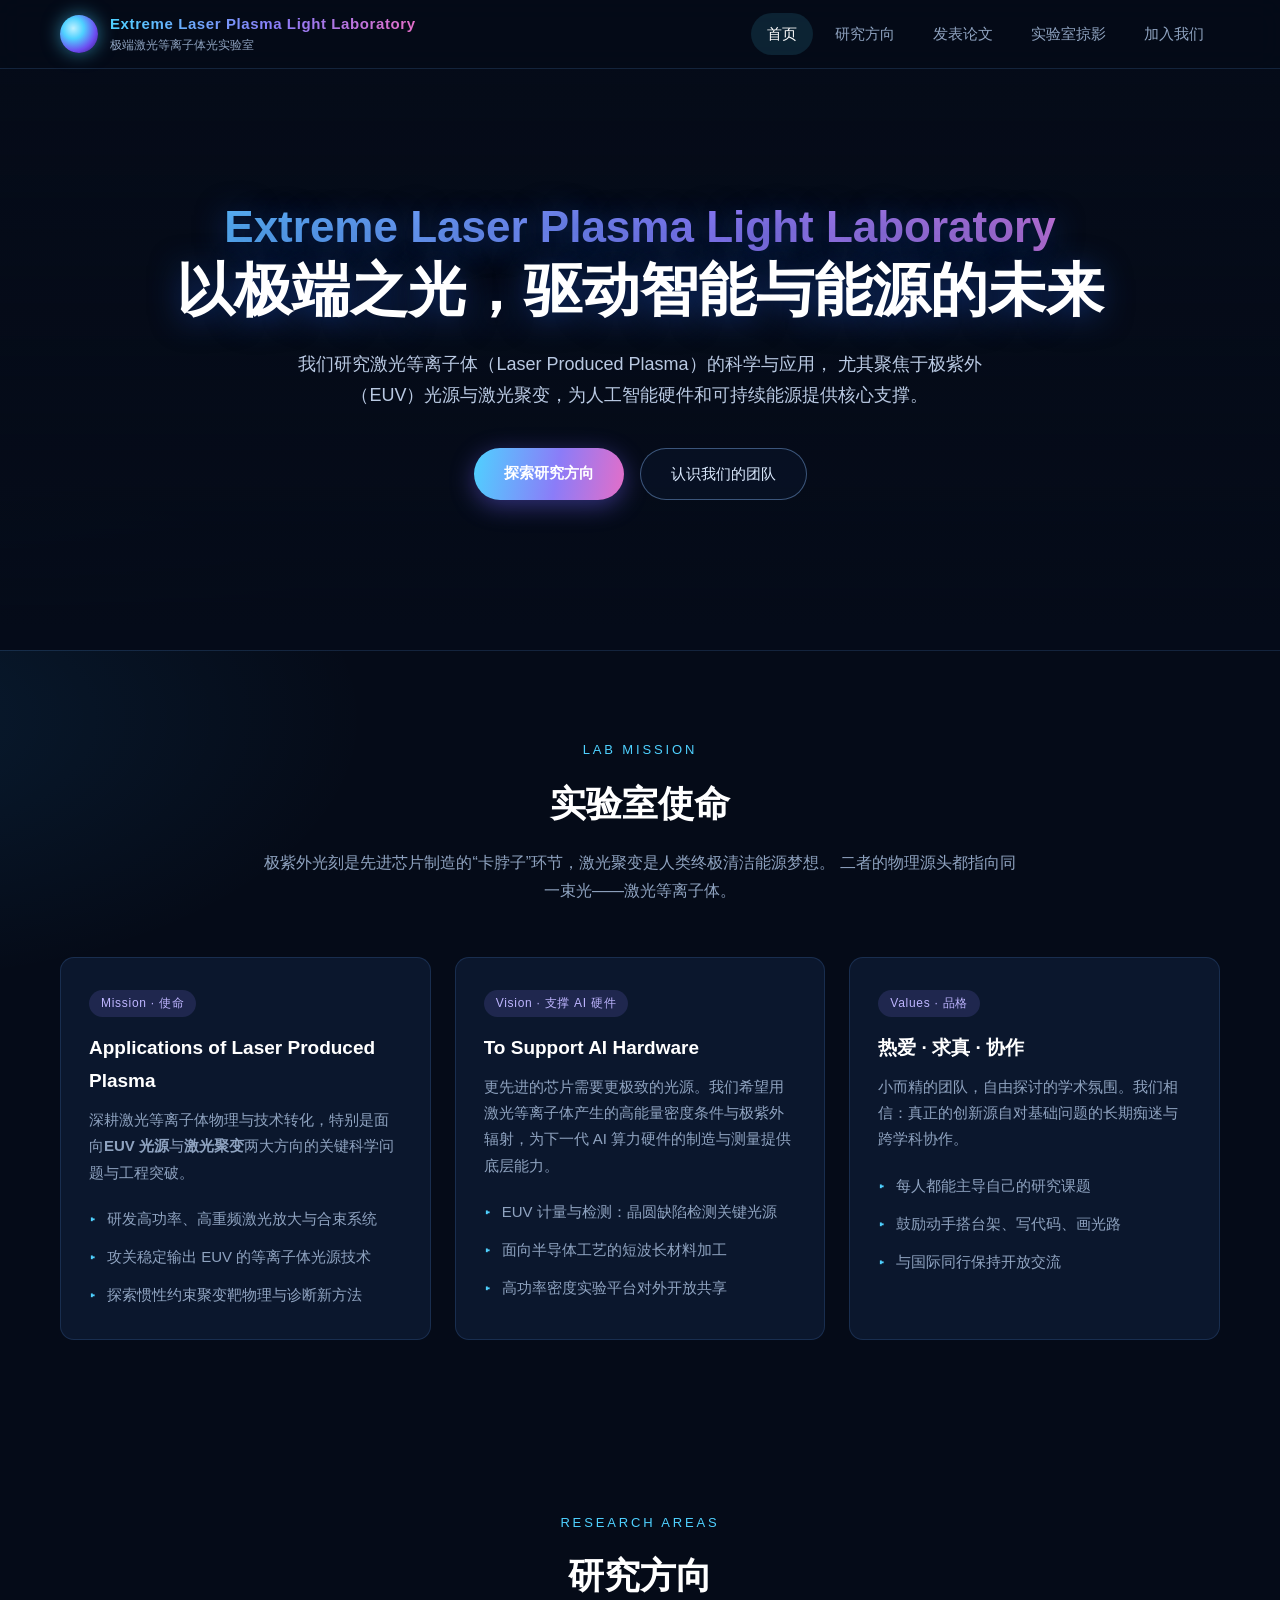
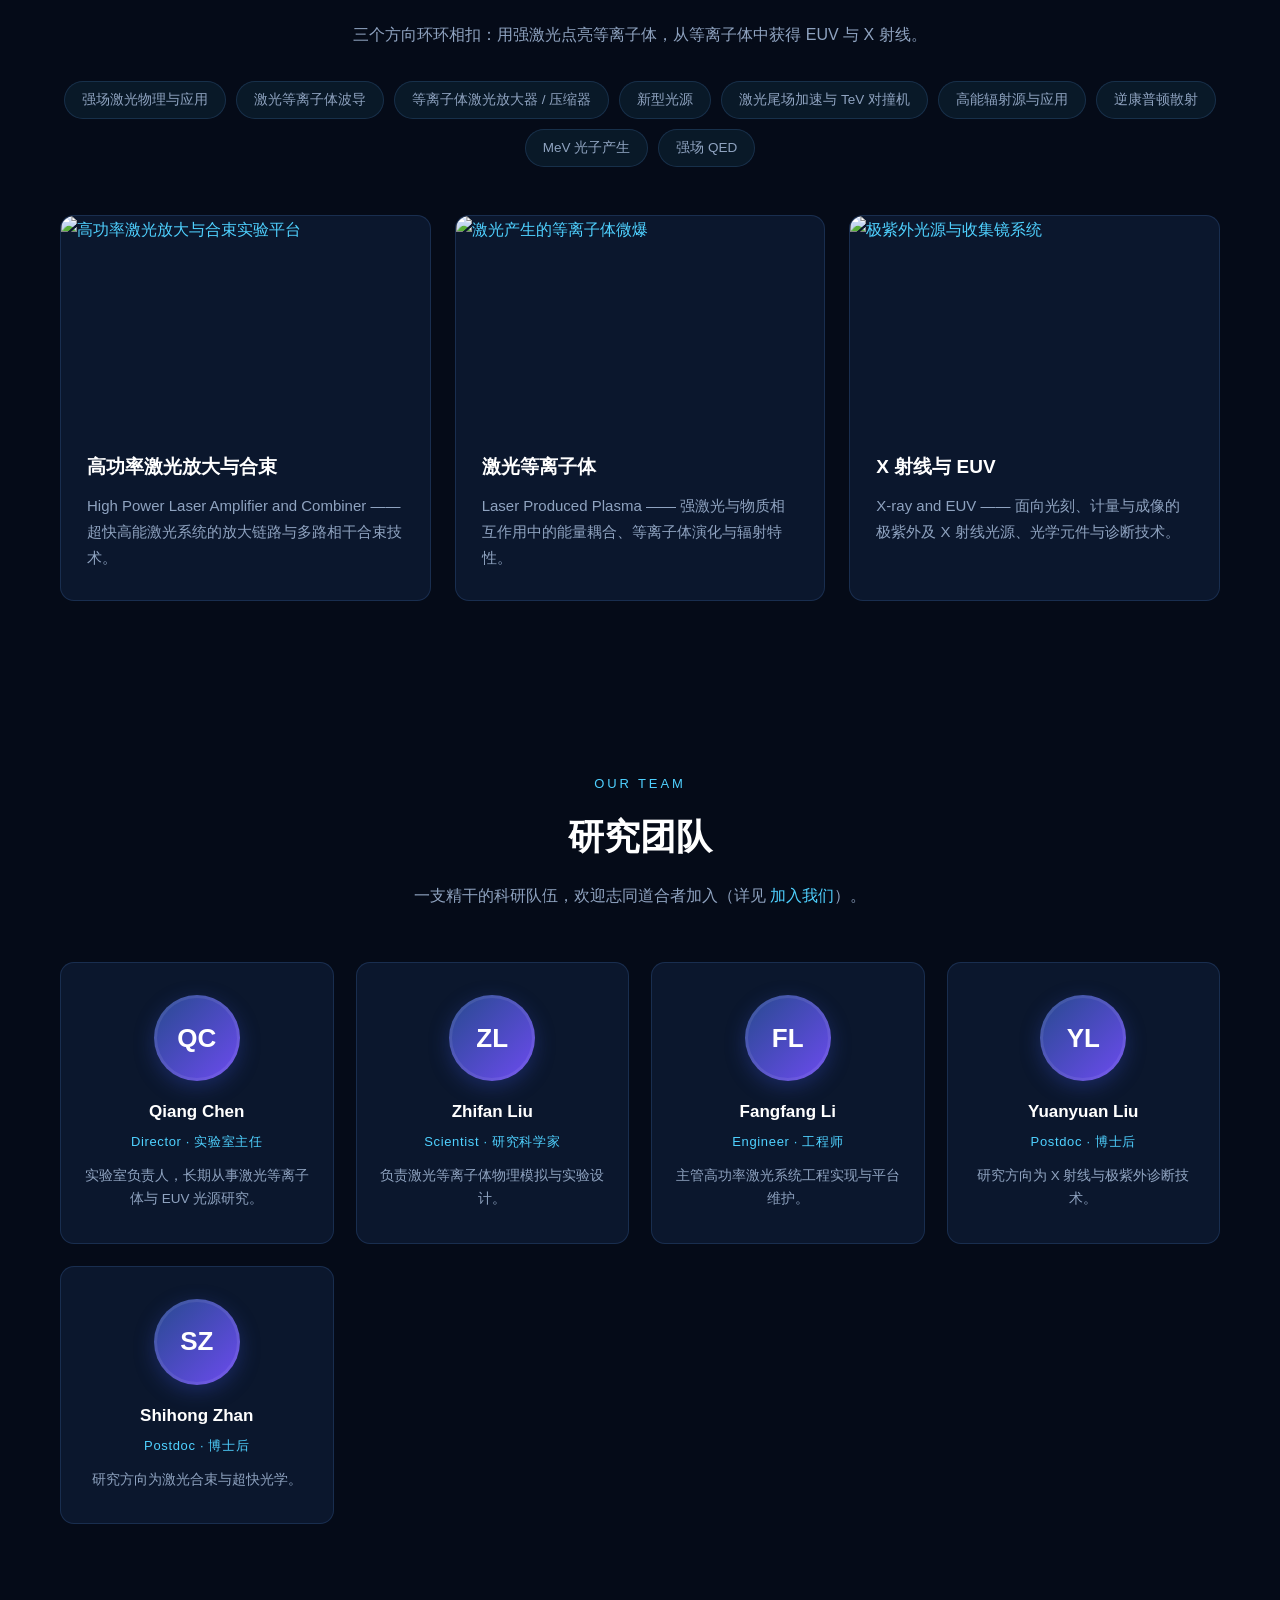
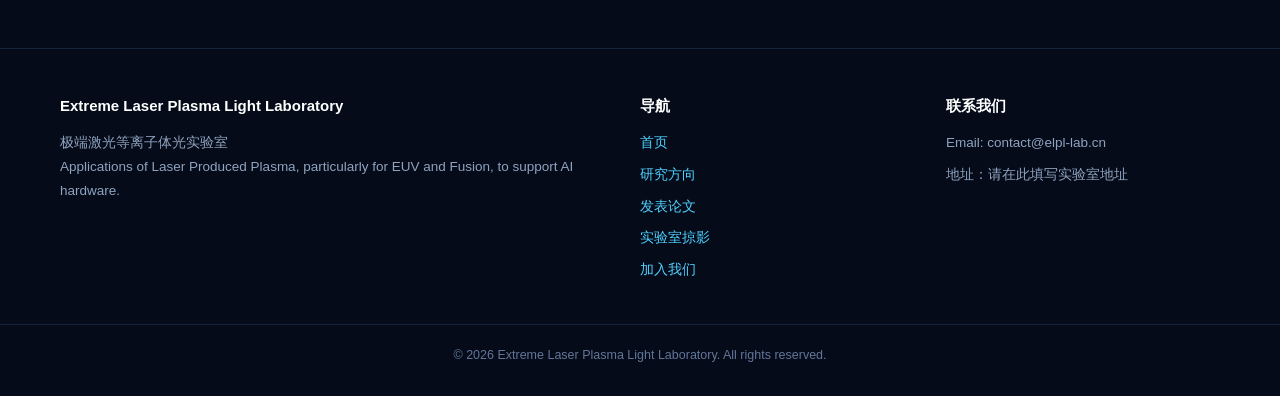
==== index.html @ c2fb74e7 "Initial commit: Extreme Laser Plasma Light Laboratory site and personal homepage" ====
<!DOCTYPE html>
<html lang="zh-CN">
<head>
  <meta charset="UTF-8" />
  <meta name="viewport" content="width=device-width, initial-scale=1.0" />
  <title>Extreme Laser Plasma Light Laboratory | 极端激光等离子体光实验室</title>
  <meta name="description" content="Extreme Laser Plasma Light Laboratory 致力于激光等离子体技术的应用研究，聚焦 EUV 光源与聚变能源，支撑 AI 硬件发展。" />
  <link rel="icon" href="data:image/svg+xml,%3Csvg xmlns='http://www.w3.org/2000/svg' viewBox='0 0 100 100'%3E%3Ccircle cx='50' cy='50' r='42' fill='%232a1360'/%3E%3Ccircle cx='50' cy='50' r='20' fill='%234fd1ff'/%3E%3C/svg%3E" />
  <link rel="stylesheet" href="css/style.css" />
</head>
<body>

  <!-- ================= 导航 ================= -->
  <header class="site-header">
    <div class="wrap nav-bar">
      <a class="logo" href="index.html">
        <span class="logo-mark"></span>
        <span class="logo-text">
          <span class="en">Extreme Laser Plasma Light Laboratory</span><br />
          <span class="zh">极端激光等离子体光实验室</span>
        </span>
      </a>
      <button class="nav-toggle" aria-label="打开菜单"><span></span><span></span><span></span></button>
      <nav class="main-nav">
        <ul>
          <li><a href="index.html" class="active">首页</a></li>
          <li><a href="research.html">研究方向</a></li>
          <li><a href="publications.html">发表论文</a></li>
          <li><a href="gallery.html">实验室掠影</a></li>
          <li><a href="career.html">加入我们</a></li>
        </ul>
      </nav>
    </div>
  </header>

  <!-- ================= Hero ================= -->
  <section class="hero">
    <div class="wrap hero-inner">
      <h1>
        <span class="en">Extreme Laser Plasma Light Laboratory</span>
        以极端之光，驱动智能与能源的未来
      </h1>
      <p class="sub">
        我们研究激光等离子体（Laser Produced Plasma）的科学与应用，
        尤其聚焦于极紫外（EUV）光源与激光聚变，为人工智能硬件和可持续能源提供核心支撑。
      </p>
      <div class="hero-actions">
        <a href="research.html" class="btn btn-primary">探索研究方向</a>
        <a href="#team" class="btn btn-ghost">认识我们的团队</a>
      </div>
    </div>
  </section>

  <!-- ================= Lab Mission ================= -->
  <section class="block" id="mission">
    <div class="wrap">
      <div class="section-head reveal">
        <span class="kicker">Lab Mission</span>
        <h2>实验室使命</h2>
        <p class="desc">
          极紫外光刻是先进芯片制造的“卡脖子”环节，激光聚变是人类终极清洁能源梦想。
          二者的物理源头都指向同一束光——激光等离子体。
        </p>
      </div>
      <div class="card-grid">
        <div class="card reveal">
          <span class="tagline">Mission · 使命</span>
          <h3>Applications of Laser Produced Plasma</h3>
          <p>深耕激光等离子体物理与技术转化，特别是面向<strong>EUV 光源</strong>与<strong>激光聚变</strong>两大方向的关键科学问题与工程突破。</p>
          <ul class="mission-points">
            <li>研发高功率、高重频激光放大与合束系统</li>
            <li>攻关稳定输出 EUV 的等离子体光源技术</li>
            <li>探索惯性约束聚变靶物理与诊断新方法</li>
          </ul>
        </div>
        <div class="card reveal">
          <span class="tagline">Vision · 支撑 AI 硬件</span>
          <h3>To Support AI Hardware</h3>
          <p>更先进的芯片需要更极致的光源。我们希望用激光等离子体产生的高能量密度条件与极紫外辐射，为下一代 AI 算力硬件的制造与测量提供底层能力。</p>
          <ul class="mission-points">
            <li>EUV 计量与检测：晶圆缺陷检测关键光源</li>
            <li>面向半导体工艺的短波长材料加工</li>
            <li>高功率密度实验平台对外开放共享</li>
          </ul>
        </div>
        <div class="card reveal">
          <span class="tagline">Values · 品格</span>
          <h3>热爱 · 求真 · 协作</h3>
          <p>小而精的团队，自由探讨的学术氛围。我们相信：真正的创新源自对基础问题的长期痴迷与跨学科协作。</p>
          <ul class="mission-points">
            <li>每人都能主导自己的研究课题</li>
            <li>鼓励动手搭台架、写代码、画光路</li>
            <li>与国际同行保持开放交流</li>
          </ul>
        </div>
      </div>
    </div>
  </section>

  <!-- ================= 研究方向概览 ================= -->
  <section class="block" id="research-overview">
    <div class="wrap">
      <div class="section-head reveal">
        <span class="kicker">Research Areas</span>
        <h2>研究方向</h2>
        <p class="desc">三个方向环环相扣：用强激光点亮等离子体，从等离子体中获得 EUV 与 X 射线。</p>
      </div>
      <ul class="interest-tags reveal">
        <li>强场激光物理与应用</li>
        <li>激光等离子体波导</li>
        <li>等离子体激光放大器 / 压缩器</li>
        <li>新型光源</li>
        <li>激光尾场加速与 TeV 对撞机</li>
        <li>高能辐射源与应用</li>
        <li>逆康普顿散射</li>
        <li>MeV 光子产生</li>
        <li>强场 QED</li>
      </ul>
      <div class="card-grid">
        <a class="card research-img-card reveal" href="research.html#laser-amplifier">
          <img src="https://trae-api-cn.mchost.guru/api/ide/v1/text_to_image?prompt=rows%20of%20laser%20amplifier%20crystals%20and%20pump%20diode%20modules%20on%20an%20optical%20table%2C%20precise%20red%20and%20green%20alignment%20beams%20crossing%20the%20setup%2C%20dark%20lab%2C%20macro%20photography%2C%20high%20detail&image_size=square_hd"
               alt="高功率激光放大与合束实验平台" loading="lazy" />
          <div class="body">
            <h3>高功率激光放大与合束</h3>
            <p>High Power Laser Amplifier and Combiner —— 超快高能激光系统的放大链路与多路相干合束技术。</p>
          </div>
        </a>
        <a class="card research-img-card reveal" href="research.html#lpp">
          <img src="https://trae-api-cn.mchost.guru/api/ide/v1/text_to_image?prompt=a%20tiny%20droplet%20of%20molten%20metal%20struck%20by%20an%20intense%20laser%20pulse%2C%20creating%20a%20microscopic%20plasma%20burst%20with%20brilliant%20violet%20blue%20light%2C%20macro%20scientific%20photography%2C%20black%20background&image_size=square_hd"
               alt="激光产生的等离子体微爆" loading="lazy" />
          <div class="body">
            <h3>激光等离子体</h3>
            <p>Laser Produced Plasma —— 强激光与物质相互作用中的能量耦合、等离子体演化与辐射特性。</p>
          </div>
        </a>
        <a class="card research-img-card reveal" href="research.html#xray-euv">
          <img src="https://trae-api-cn.mchost.guru/api/ide/v1/text_to_image?prompt=extreme%20ultraviolet%20light%20source%20module%20with%20a%20large%20collector%20mirror%2C%20invisible%20UV%20beam%20visualized%20as%20violet%20glow%20converging%20into%20one%20point%2C%20precision%20engineering%2C%20vacuum%20chamber%2C%20photorealistic&image_size=square_hd"
               alt="极紫外光源与收集镜系统" loading="lazy" />
          <div class="body">
            <h3>X 射线与 EUV</h3>
            <p>X-ray and EUV —— 面向光刻、计量与成像的极紫外及 X 射线光源、光学元件与诊断技术。</p>
          </div>
        </a>
      </div>
    </div>
  </section>

  <!-- ================= 团队 ================= -->
  <section class="block" id="team">
    <div class="wrap">
      <div class="section-head reveal">
        <span class="kicker">Our Team</span>
        <h2>研究团队</h2>
        <p class="desc">一支精干的科研队伍，欢迎志同道合者加入（详见 <a href="career.html">加入我们</a>）。</p>
      </div>
      <div class="team-grid">
        <div class="member reveal">
          <div class="avatar">QC</div>
          <h3>Qiang Chen</h3>
          <div class="role">Director · 实验室主任</div>
          <p class="bio">实验室负责人，长期从事激光等离子体与 EUV 光源研究。</p>
        </div>
        <div class="member reveal">
          <div class="avatar">ZL</div>
          <h3>Zhifan Liu</h3>
          <div class="role">Scientist · 研究科学家</div>
          <p class="bio">负责激光等离子体物理模拟与实验设计。</p>
        </div>
        <div class="member reveal">
          <div class="avatar">FL</div>
          <h3>Fangfang Li</h3>
          <div class="role">Engineer · 工程师</div>
          <p class="bio">主管高功率激光系统工程实现与平台维护。</p>
        </div>
        <div class="member reveal">
          <div class="avatar">YL</div>
          <h3>Yuanyuan Liu</h3>
          <div class="role">Postdoc · 博士后</div>
          <p class="bio">研究方向为 X 射线与极紫外诊断技术。</p>
        </div>
        <div class="member reveal">
          <div class="avatar">SZ</div>
          <h3>Shihong Zhan</h3>
          <div class="role">Postdoc · 博士后</div>
          <p class="bio">研究方向为激光合束与超快光学。</p>
        </div>
      </div>
    </div>
  </section>

  <!-- ================= 页脚 ================= -->
  <footer class="site-footer">
    <div class="wrap footer-grid">
      <div>
        <h4>Extreme Laser Plasma Light Laboratory</h4>
        <p>极端激光等离子体光实验室<br />Applications of Laser Produced Plasma, particularly for EUV and Fusion, to support AI hardware.</p>
      </div>
      <div>
        <h4>导航</h4>
        <ul>
          <li><a href="index.html">首页</a></li>
          <li><a href="research.html">研究方向</a></li>
          <li><a href="publications.html">发表论文</a></li>
          <li><a href="gallery.html">实验室掠影</a></li>
          <li><a href="career.html">加入我们</a></li>
        </ul>
      </div>
      <div>
        <h4>联系我们</h4>
        <ul>
          <!-- 请将邮箱替换为实验室真实联系邮箱 -->
          <li>Email: contact@elpl-lab.cn</li>
          <li>地址：请在此填写实验室地址</li>
        </ul>
      </div>
    </div>
    <div class="copyright">
      © 2026 Extreme Laser Plasma Light Laboratory. All rights reserved.
    </div>
  </footer>

  <script src="js/main.js"></script>
</body>
</html>
---- css/style.css ----
/* ============================================================
   Extreme Laser Plasma Light Laboratory — 全局样式
   ============================================================ */
:root {
  --bg: #050b18;
  --bg-soft: #0a1428;
  --bg-card: rgba(15, 28, 54, 0.72);
  --border: rgba(102, 168, 255, 0.16);
  --text: #dbe6f5;
  --text-dim: #8fa3c0;
  --accent: #4fd1ff;
  --accent-2: #8b7cf8;
  --accent-3: #f5a86b;
  --grad: linear-gradient(100deg, #4fd1ff, #8b7cf8 55%, #e46ec8);
  --radius: 14px;
  --maxw: 1160px;
}

* { margin: 0; padding: 0; box-sizing: border-box; }

html { scroll-behavior: smooth; }

body {
  font-family: "PingFang SC", "Microsoft YaHei", "Segoe UI", -apple-system,
    "Helvetica Neue", Arial, sans-serif;
  background:
    radial-gradient(1100px 520px at 85% -10%, rgba(120, 80, 255, 0.14), transparent 60%),
    radial-gradient(900px 480px at -10% 20%, rgba(40, 170, 255, 0.10), transparent 55%),
    var(--bg);
  color: var(--text);
  line-height: 1.75;
  min-height: 100vh;
}

img { max-width: 100%; display: block; }
a { color: var(--accent); text-decoration: none; }
ul { list-style: none; }

.wrap { width: min(var(--maxw), calc(100% - 48px)); margin: 0 auto; }

/* ---------------- 顶部导航 ---------------- */
.site-header {
  position: sticky; top: 0; z-index: 100;
  backdrop-filter: blur(14px);
  background: rgba(5, 11, 24, 0.78);
  border-bottom: 1px solid var(--border);
}
.nav-bar {
  display: flex; align-items: center; justify-content: space-between;
  height: 68px; gap: 24px;
}
.logo {
  display: flex; align-items: center; gap: 12px; color: #fff; font-weight: 700;
}
.logo-mark {
  width: 38px; height: 38px; flex: none; border-radius: 50%;
  background: radial-gradient(circle at 35% 35%, #bff1ff, var(--accent) 30%, #6d4bf0 65%, #2a1360);
  box-shadow: 0 0 18px rgba(79, 209, 255, 0.55);
  position: relative;
}
.logo-text { line-height: 1.25; }
.logo-text .en {
  font-size: 15px; letter-spacing: 0.04em;
  background: var(--grad); -webkit-background-clip: text; background-clip: text; color: transparent;
}
.logo-text .zh { font-size: 12px; color: var(--text-dim); font-weight: 400; }

.main-nav ul { display: flex; gap: 6px; }
.main-nav a {
  display: block; padding: 8px 16px; border-radius: 999px;
  color: var(--text-dim); font-size: 15px; transition: all 0.25s;
}
.main-nav a:hover, .main-nav a.active { color: #fff; background: rgba(79, 209, 255, 0.12); }

.nav-toggle {
  display: none; flex-direction: column; gap: 5px; cursor: pointer;
  background: none; border: 0; padding: 8px;
}
.nav-toggle span {
  width: 22px; height: 2px; background: var(--text); border-radius: 2px;
  transition: transform 0.3s, opacity 0.3s;
}
.nav-toggle.open span:nth-child(1) { transform: translateY(7px) rotate(45deg); }
.nav-toggle.open span:nth-child(2) { opacity: 0; }
.nav-toggle.open span:nth-child(3) { transform: translateY(-7px) rotate(-45deg); }

/* ---------------- Hero ---------------- */
.hero {
  position: relative; overflow: hidden;
  padding: 130px 0 150px;
  border-bottom: 1px solid var(--border);
}
.hero::before {
  content: ""; position: absolute; inset: 0;
  background:
    linear-gradient(rgba(5, 11, 24, 0.35), var(--bg) 96%),
    url("https://trae-api-cn.mchost.guru/api/ide/v1/text_to_image?prompt=powerful%20pulsed%20laser%20beam%20striking%20a%20metal%20target%20inside%20a%20vacuum%20chamber%2C%20bright%20glowing%20plasma%20plume%20burst%2C%20extreme%20ultraviolet%20light%20source%20experiment%2C%20dark%20scientific%20laboratory%2C%20blue%20and%20violet%20glow%2C%20photorealistic%20cinematic%20photography&image_size=landscape_16_9")
      center / cover no-repeat;
  filter: saturate(1.05);
}
.hero-inner { position: relative; z-index: 1; text-align: center; }
.hero h1 {
  font-size: clamp(34px, 5.4vw, 58px); line-height: 1.25; color: #fff;
  text-shadow: 0 4px 30px rgba(20, 60, 140, 0.8);
}
.hero h1 .en {
  display: block; font-size: clamp(26px, 4vw, 44px);
  background: var(--grad); -webkit-background-clip: text; background-clip: text; color: transparent;
}
.hero p.sub {
  max-width: 720px; margin: 22px auto 0; color: #b9c9e2;
  font-size: clamp(15px, 2vw, 18px);
}
.hero-actions { margin-top: 36px; display: flex; gap: 16px; justify-content: center; flex-wrap: wrap; }

.btn {
  display: inline-block; padding: 12px 30px; border-radius: 999px;
  font-size: 15px; transition: transform 0.25s, box-shadow 0.25s, background 0.25s;
  cursor: pointer; border: 0;
}
.btn-primary {
  background: var(--grad); color: #fff; font-weight: 600;
  box-shadow: 0 6px 24px rgba(109, 96, 245, 0.45);
}
.btn-primary:hover { transform: translateY(-2px); box-shadow: 0 10px 30px rgba(109, 96, 245, 0.6); }
.btn-ghost {
  color: #dcebff; border: 1px solid rgba(140, 190, 255, 0.4);
  background: rgba(10, 25, 50, 0.4);
}
.btn-ghost:hover { background: rgba(79, 209, 255, 0.14); transform: translateY(-2px); }

/* ---------------- 区块通用 ---------------- */
section.block { padding: 84px 0; }
.section-head { text-align: center; margin-bottom: 52px; }
.section-head .kicker {
  display: inline-block; font-size: 13px; letter-spacing: 0.22em;
  color: var(--accent); text-transform: uppercase; margin-bottom: 10px;
}
.section-head h2 { font-size: clamp(26px, 3.4vw, 36px); color: #fff; }
.section-head p.desc { max-width: 760px; margin: 14px auto 0; color: var(--text-dim); }

.card-grid { display: grid; gap: 24px; grid-template-columns: repeat(auto-fit, minmax(300px, 1fr)); }

/* 研究兴趣标签 */
.interest-tags {
  display: flex; flex-wrap: wrap; gap: 10px; justify-content: center;
  margin: -20px 0 48px;
}
.interest-tags li {
  padding: 6px 17px; border-radius: 999px; font-size: 13.5px;
  background: rgba(79, 209, 255, 0.07); border: 1px solid var(--border);
  color: var(--text-dim); transition: color 0.2s, border-color 0.2s, background 0.2s;
}
.interest-tags li:hover {
  color: #fff; border-color: rgba(79, 209, 255, 0.5); background: rgba(79, 209, 255, 0.12);
}

.card {
  background: var(--bg-card); border: 1px solid var(--border);
  border-radius: var(--radius); padding: 30px 28px;
  transition: transform 0.3s, border-color 0.3s, box-shadow 0.3s;
}
.card:hover {
  transform: translateY(-5px); border-color: rgba(79, 209, 255, 0.45);
  box-shadow: 0 14px 40px rgba(30, 90, 200, 0.22);
}
.card h3 { color: #fff; font-size: 19px; margin-bottom: 10px; }
.card p { color: var(--text-dim); font-size: 15px; }
.card .tagline {
  display: inline-block; margin-bottom: 14px; padding: 3px 12px; border-radius: 999px;
  font-size: 12px; letter-spacing: 0.06em;
  background: rgba(139, 124, 248, 0.16); color: #beb5ff;
}

.mission-points { margin-top: 20px; display: grid; gap: 12px; }
.mission-points li {
  display: flex; gap: 10px; align-items: flex-start;
  color: var(--text-dim); font-size: 15px;
}
.mission-points li::before {
  content: "▸"; color: var(--accent); flex: none;
}

/* 研究方向图片卡 */
.research-img-card { padding: 0; overflow: hidden; }
.research-img-card img { height: 210px; width: 100%; object-fit: cover; }
.research-img-card .body { padding: 24px 26px 28px; }

/* ---------------- 团队 ---------------- */
.team-grid { display: grid; gap: 22px; grid-template-columns: repeat(auto-fit, minmax(220px, 1fr)); }
.member {
  text-align: center; padding: 32px 20px;
  background: var(--bg-card); border: 1px solid var(--border); border-radius: var(--radius);
  transition: transform 0.3s, border-color 0.3s;
}
.member:hover { transform: translateY(-4px); border-color: rgba(139, 124, 248, 0.5); }
.avatar {
  width: 86px; height: 86px; margin: 0 auto 16px; border-radius: 50%;
  display: flex; align-items: center; justify-content: center;
  font-size: 26px; font-weight: 700; color: #fff;
  background: linear-gradient(135deg, #274a8f, #6d4bf0);
  box-shadow: inset 0 0 0 3px rgba(255, 255, 255, 0.08), 0 6px 20px rgba(50, 70, 180, 0.4);
}
.member h3 { color: #fff; font-size: 17px; }
.member .role { color: var(--accent); font-size: 13px; margin-top: 4px; letter-spacing: 0.05em; }
.member .bio { color: var(--text-dim); font-size: 13.5px; margin-top: 10px; }

/* ---------------- 论文列表 ---------------- */
.pub-list { display: grid; gap: 18px; }
.pub-item {
  padding: 26px 30px; border-left: 3px solid var(--accent-2);
  background: var(--bg-card); border-radius: 0 var(--radius) var(--radius) 0;
  transition: transform 0.25s;
}
.pub-item:hover { transform: translateX(4px); }
.pub-item .title { color: #fff; font-weight: 600; font-size: 16.5px; }
.pub-item .authors { color: var(--text-dim); font-size: 14px; margin-top: 6px; }
.pub-item .meta { margin-top: 8px; display: flex; gap: 10px; flex-wrap: wrap; align-items: center; font-size: 13px; }
.pub-item .journal { color: var(--accent); font-style: italic; }
.pub-item .year-badge, .note-badge {
  padding: 2px 12px; border-radius: 999px; font-size: 12px;
  background: rgba(79, 209, 255, 0.13); color: var(--accent);
}
.note-badge { background: rgba(245, 168, 107, 0.14); color: var(--accent-3); }

.year-group-title {
  color: #fff; font-size: 20px; margin: 34px 0 16px;
  display: flex; align-items: center; gap: 14px;
}
.year-group-title::after { content: ""; flex: 1; height: 1px; background: var(--border); }

/* ---------------- 图库 ---------------- */
.gallery-grid {
  columns: 3 280px; column-gap: 20px;
}
.gallery-item {
  break-inside: avoid; margin-bottom: 20px; border-radius: var(--radius);
  overflow: hidden; border: 1px solid var(--border); cursor: zoom-in;
  position: relative; background: var(--bg-card);
}
.gallery-item img { width: 100%; transition: transform 0.5s ease, filter 0.4s; }
.gallery-item:hover img { transform: scale(1.05); filter: brightness(1.08); }
.gallery-item figcaption {
  position: absolute; left: 0; right: 0; bottom: 0; padding: 34px 16px 12px;
  font-size: 13.5px; color: #eaf3ff;
  background: linear-gradient(transparent, rgba(4, 10, 24, 0.92));
}
#lightbox {
  position: fixed; inset: 0; z-index: 200; display: none;
  align-items: center; justify-content: center; flex-direction: column; gap: 14px;
  background: rgba(3, 7, 17, 0.94); padding: 30px;
}
#lightbox.open { display: flex; }
#lightbox img { max-width: min(1080px, 92vw); max-height: 80vh; border-radius: 10px; }
#lightbox p { color: var(--text-dim); font-size: 14px; }
#lightbox .close {
  position: absolute; top: 22px; right: 30px; font-size: 34px; color: #fff;
  cursor: pointer; line-height: 1; user-select: none;
}

/* ---------------- Career ---------------- */
.job-list { display: grid; gap: 20px; }
.job {
  padding: 28px 30px; background: var(--bg-card);
  border: 1px solid var(--border); border-radius: var(--radius);
}
.job-head { display: flex; justify-content: space-between; gap: 14px; flex-wrap: wrap; align-items: baseline; }
.job h3 { color: #fff; font-size: 18px; }
.job .badge-open {
  padding: 2px 12px; border-radius: 999px; font-size: 12px;
  background: rgba(63, 220, 150, 0.14); color: #52e0a0;
}
.job p { color: var(--text-dim); font-size: 14.5px; margin-top: 10px; }
.contact-strip {
  margin-top: 48px; padding: 34px 30px; text-align: center;
  border-radius: var(--radius);
  background: linear-gradient(120deg, rgba(47, 121, 255, 0.16), rgba(139, 76, 240, 0.14));
  border: 1px solid var(--border);
}
.contact-strip h3 { color: #fff; margin-bottom: 8px; }
.contact-strip code {
  font-size: 16px; color: var(--accent); letter-spacing: 0.02em;
}

/* ---------------- 页脚 ---------------- */
.site-footer {
  border-top: 1px solid var(--border); margin-top: 40px;
  background: rgba(6, 12, 26, 0.8); padding: 44px 0 30px;
}
.footer-grid {
  display: grid; gap: 32px; grid-template-columns: 2fr 1fr 1fr;
}
.footer-grid h4 { color: #fff; font-size: 15px; margin-bottom: 12px; }
.footer-grid p, .footer-grid li { color: var(--text-dim); font-size: 13.5px; }
.footer-grid li { margin-bottom: 8px; }
.footer-grid a:hover { color: var(--accent); }
.copyright {
  margin-top: 34px; padding-top: 20px; border-top: 1px solid var(--border);
  text-align: center; color: #63769a; font-size: 12.5px;
}

/* ---------------- 入场动画 ---------------- */
.reveal { opacity: 0; transform: translateY(26px); transition: opacity 0.7s ease, transform 0.7s ease; }
.reveal.visible { opacity: 1; transform: none; }

.page-hero {
  position: relative; padding: 96px 0 76px; overflow: hidden;
  border-bottom: 1px solid var(--border);
  background:
    radial-gradient(800px 320px at 70% 0%, rgba(120, 80, 255, 0.18), transparent 60%),
    var(--bg-soft);
}
.page-hero h1 { color: #fff; font-size: clamp(28px, 4vw, 42px); }
.page-hero p { color: var(--text-dim); max-width: 700px; margin-top: 12px; }
.breadcrumb { font-size: 13px; color: var(--text-dim); margin-bottom: 14px; letter-spacing: 0.08em; }

/* ---------------- 响应式 ---------------- */
@media (max-width: 900px) {
  .footer-grid { grid-template-columns: 1fr; }
}
@media (max-width: 820px) {
  .main-nav {
    position: fixed; top: 68px; left: 0; right: 0; z-index: 99;
    background: rgba(5, 11, 24, 0.97); border-bottom: 1px solid var(--border);
    display: none; padding: 14px 0 20px;
  }
  .main-nav.open { display: block; }
  .main-nav ul { flex-direction: column; padding: 0 24px; gap: 4px; }
  .main-nav a { padding: 12px 16px; font-size: 16px; }
  .nav-toggle { display: flex; }
  .hero { padding: 90px 0 110px; }
  section.block { padding: 64px 0; }
  .wrap { width: calc(100% - 36px); }
}
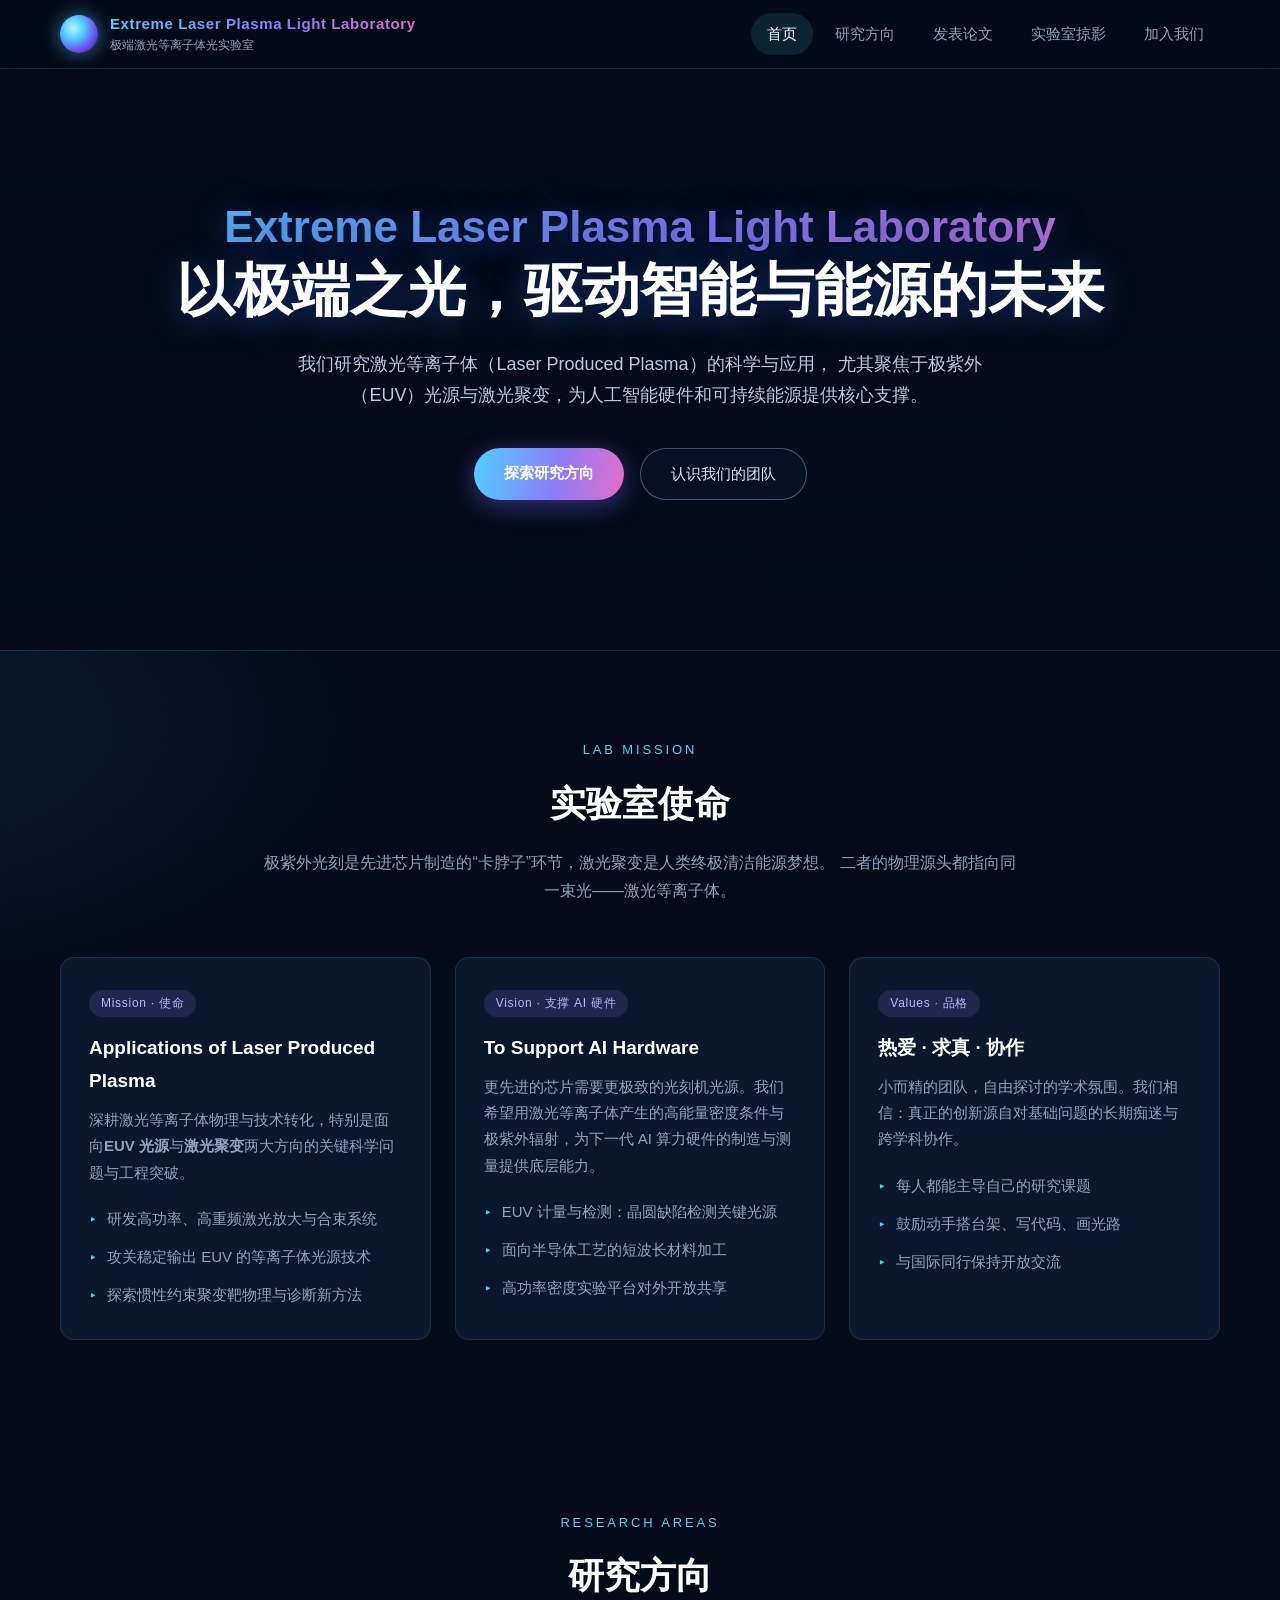
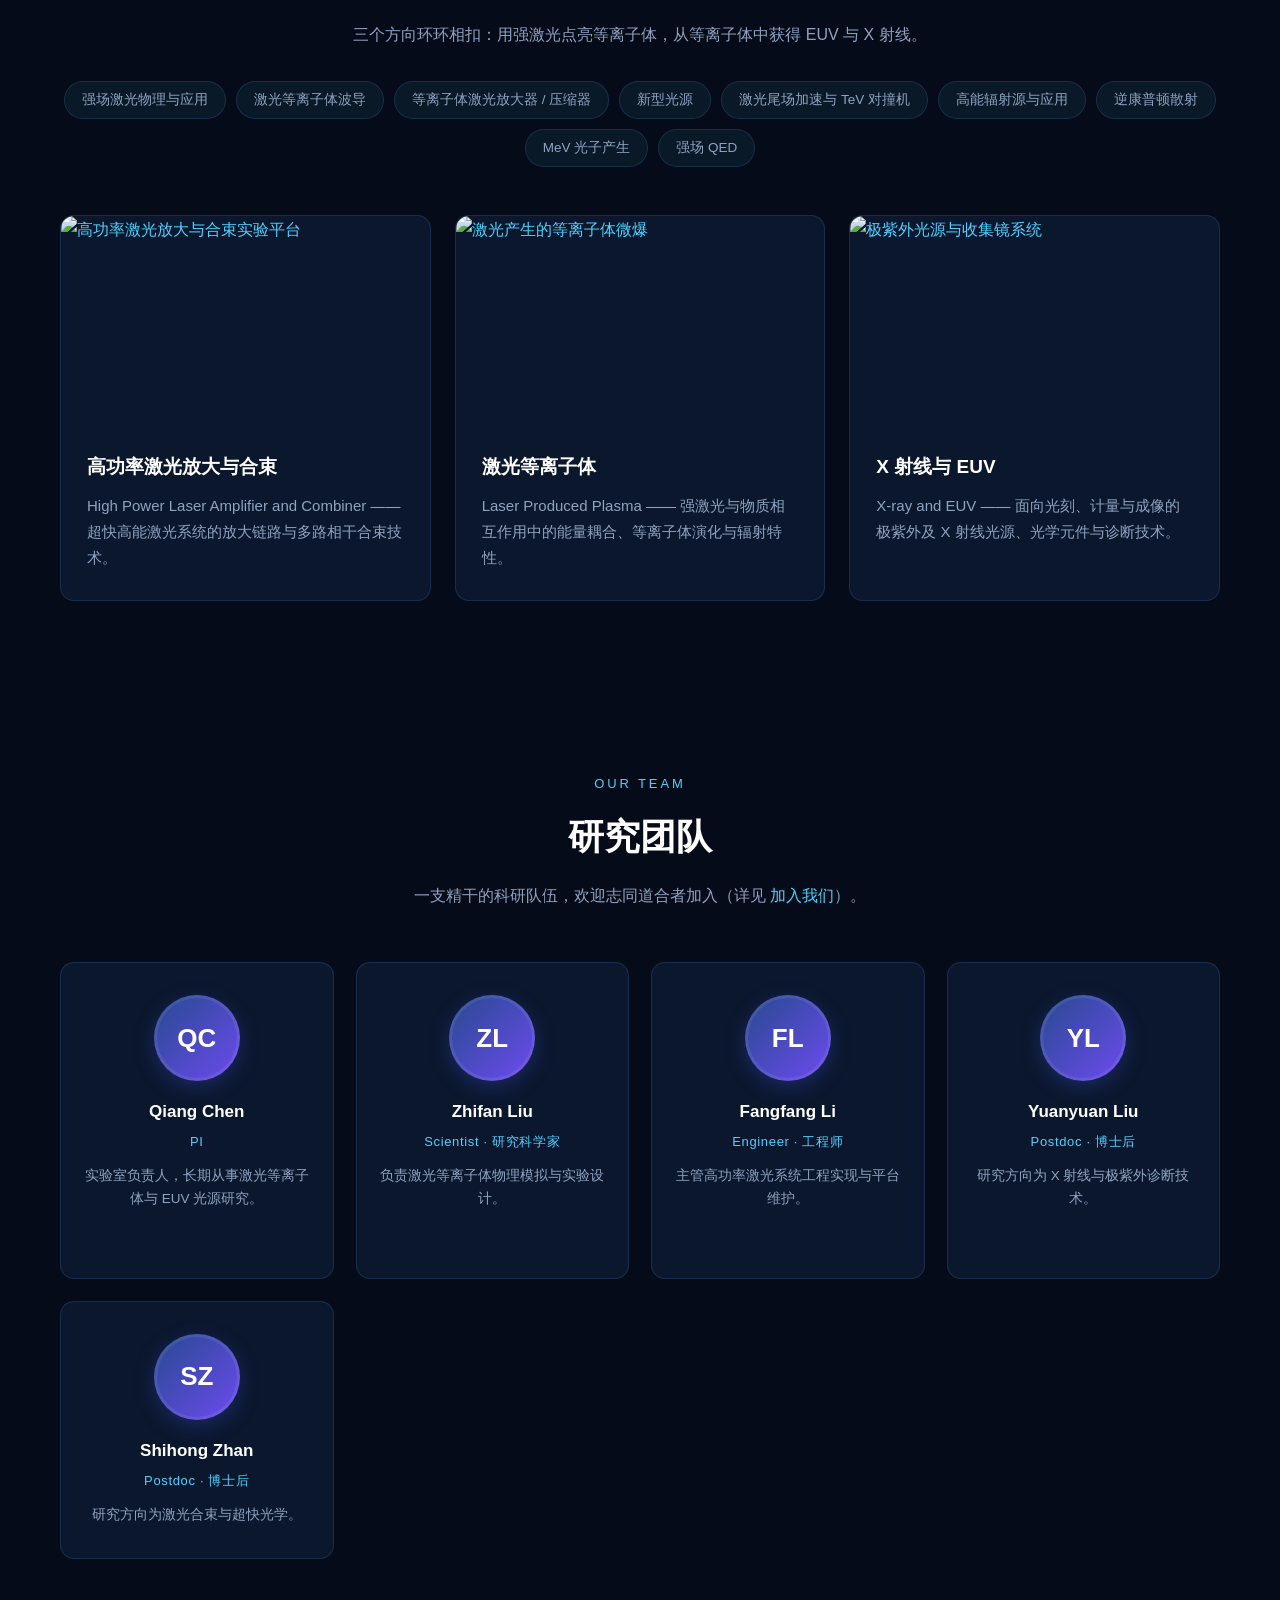
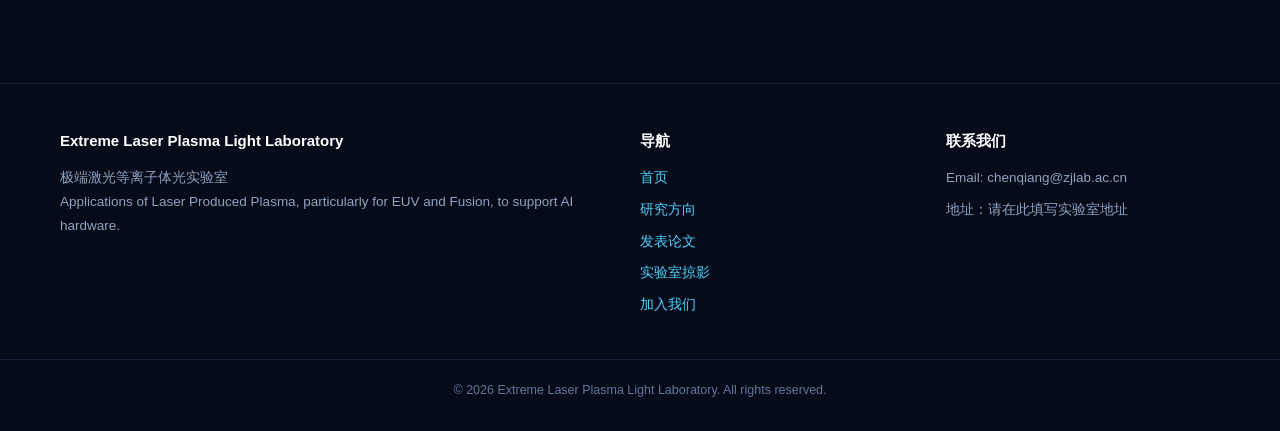
==== commit 66e45fa7: "Update site content and visuals - Publications: replace placeholders with 24 real papers from Google" ====
--- a/index.html
+++ b/index.html
@@ -76,7 +76,7 @@
         <div class="card reveal">
           <span class="tagline">Vision · 支撑 AI 硬件</span>
           <h3>To Support AI Hardware</h3>
-          <p>更先进的芯片需要更极致的光源。我们希望用激光等离子体产生的高能量密度条件与极紫外辐射，为下一代 AI 算力硬件的制造与测量提供底层能力。</p>
+          <p>更先进的芯片需要更极致的光刻机光源。我们希望用激光等离子体产生的高能量密度条件与极紫外辐射，为下一代 AI 算力硬件的制造与测量提供底层能力。</p>
           <ul class="mission-points">
             <li>EUV 计量与检测：晶圆缺陷检测关键光源</li>
             <li>面向半导体工艺的短波长材料加工</li>
@@ -154,12 +154,13 @@
         <p class="desc">一支精干的科研队伍，欢迎志同道合者加入（详见 <a href="career.html">加入我们</a>）。</p>
       </div>
       <div class="team-grid">
-        <div class="member reveal">
+        <a class="member member-link reveal" href="homepage/">
           <div class="avatar">QC</div>
           <h3>Qiang Chen</h3>
-          <div class="role">Director · 实验室主任</div>
+          <div class="role">PI</div>
           <p class="bio">实验室负责人，长期从事激光等离子体与 EUV 光源研究。</p>
-        </div>
+          <span class="member-more">个人主页 →</span>
+        </a>
         <div class="member reveal">
           <div class="avatar">ZL</div>
           <h3>Zhifan Liu</h3>
@@ -209,7 +210,7 @@
         <h4>联系我们</h4>
         <ul>
           <!-- 请将邮箱替换为实验室真实联系邮箱 -->
-          <li>Email: contact@elpl-lab.cn</li>
+          <li>Email: chenqiang@zjlab.ac.cn</li>
           <li>地址：请在此填写实验室地址</li>
         </ul>
       </div>
--- a/css/style.css
+++ b/css/style.css
@@ -131,6 +131,7 @@
 
 /* ---------------- 区块通用 ---------------- */
 section.block { padding: 84px 0; }
+section.block.tinted { background: rgba(13, 19, 44, 0.55); border-top: 1px solid var(--border); border-bottom: 1px solid var(--border); }
 .section-head { text-align: center; margin-bottom: 52px; }
 .section-head .kicker {
   display: inline-block; font-size: 13px; letter-spacing: 0.22em;
@@ -154,6 +155,18 @@
 .interest-tags li:hover {
   color: #fff; border-color: rgba(79, 209, 255, 0.5); background: rgba(79, 209, 255, 0.12);
 }
+
+/* 招聘页前沿视觉带 */
+.frontier-grid { display: grid; gap: 22px; grid-template-columns: repeat(auto-fit, minmax(240px, 1fr)); }
+.frontier-card {
+  background: var(--bg-card); border: 1px solid var(--border); border-radius: var(--radius);
+  overflow: hidden; transition: transform 0.25s, border-color 0.25s, box-shadow 0.25s;
+}
+.frontier-card:hover { transform: translateY(-6px); border-color: rgba(79, 209, 255, 0.5); box-shadow: 0 16px 40px rgba(0, 0, 0, 0.35); }
+.frontier-card img { width: 100%; height: 180px; object-fit: cover; display: block; }
+.frontier-card figcaption { padding: 16px 18px 18px; display: flex; flex-direction: column; gap: 5px; }
+.frontier-card strong { color: #fff; font-size: 15px; }
+.frontier-card span { color: var(--text-dim); font-size: 13px; line-height: 1.6; }
 
 .card {
   background: var(--bg-card); border: 1px solid var(--border);
@@ -204,6 +217,12 @@
 .member h3 { color: #fff; font-size: 17px; }
 .member .role { color: var(--accent); font-size: 13px; margin-top: 4px; letter-spacing: 0.05em; }
 .member .bio { color: var(--text-dim); font-size: 13.5px; margin-top: 10px; }
+a.member-link { display: block; text-decoration: none; color: inherit; cursor: pointer; }
+.member-more {
+  display: inline-block; margin-top: 12px; font-size: 12.5px; color: var(--accent);
+  opacity: 0; transform: translateY(4px); transition: opacity 0.25s, transform 0.25s;
+}
+.member-link:hover .member-more { opacity: 1; transform: none; }
 
 /* ---------------- 论文列表 ---------------- */
 .pub-list { display: grid; gap: 18px; }
@@ -215,6 +234,7 @@
 .pub-item:hover { transform: translateX(4px); }
 .pub-item .title { color: #fff; font-weight: 600; font-size: 16.5px; }
 .pub-item .authors { color: var(--text-dim); font-size: 14px; margin-top: 6px; }
+.pub-item .authors strong { color: var(--accent); font-weight: 600; }
 .pub-item .meta { margin-top: 8px; display: flex; gap: 10px; flex-wrap: wrap; align-items: center; font-size: 13px; }
 .pub-item .journal { color: var(--accent); font-style: italic; }
 .pub-item .year-badge, .note-badge {
@@ -222,6 +242,10 @@
   background: rgba(79, 209, 255, 0.13); color: var(--accent);
 }
 .note-badge { background: rgba(245, 168, 107, 0.14); color: var(--accent-3); }
+.cite-badge {
+  padding: 2px 12px; border-radius: 999px; font-size: 12px;
+  background: rgba(139, 124, 248, 0.16); color: #b9adff;
+}
 
 .year-group-title {
   color: #fff; font-size: 20px; margin: 34px 0 16px;
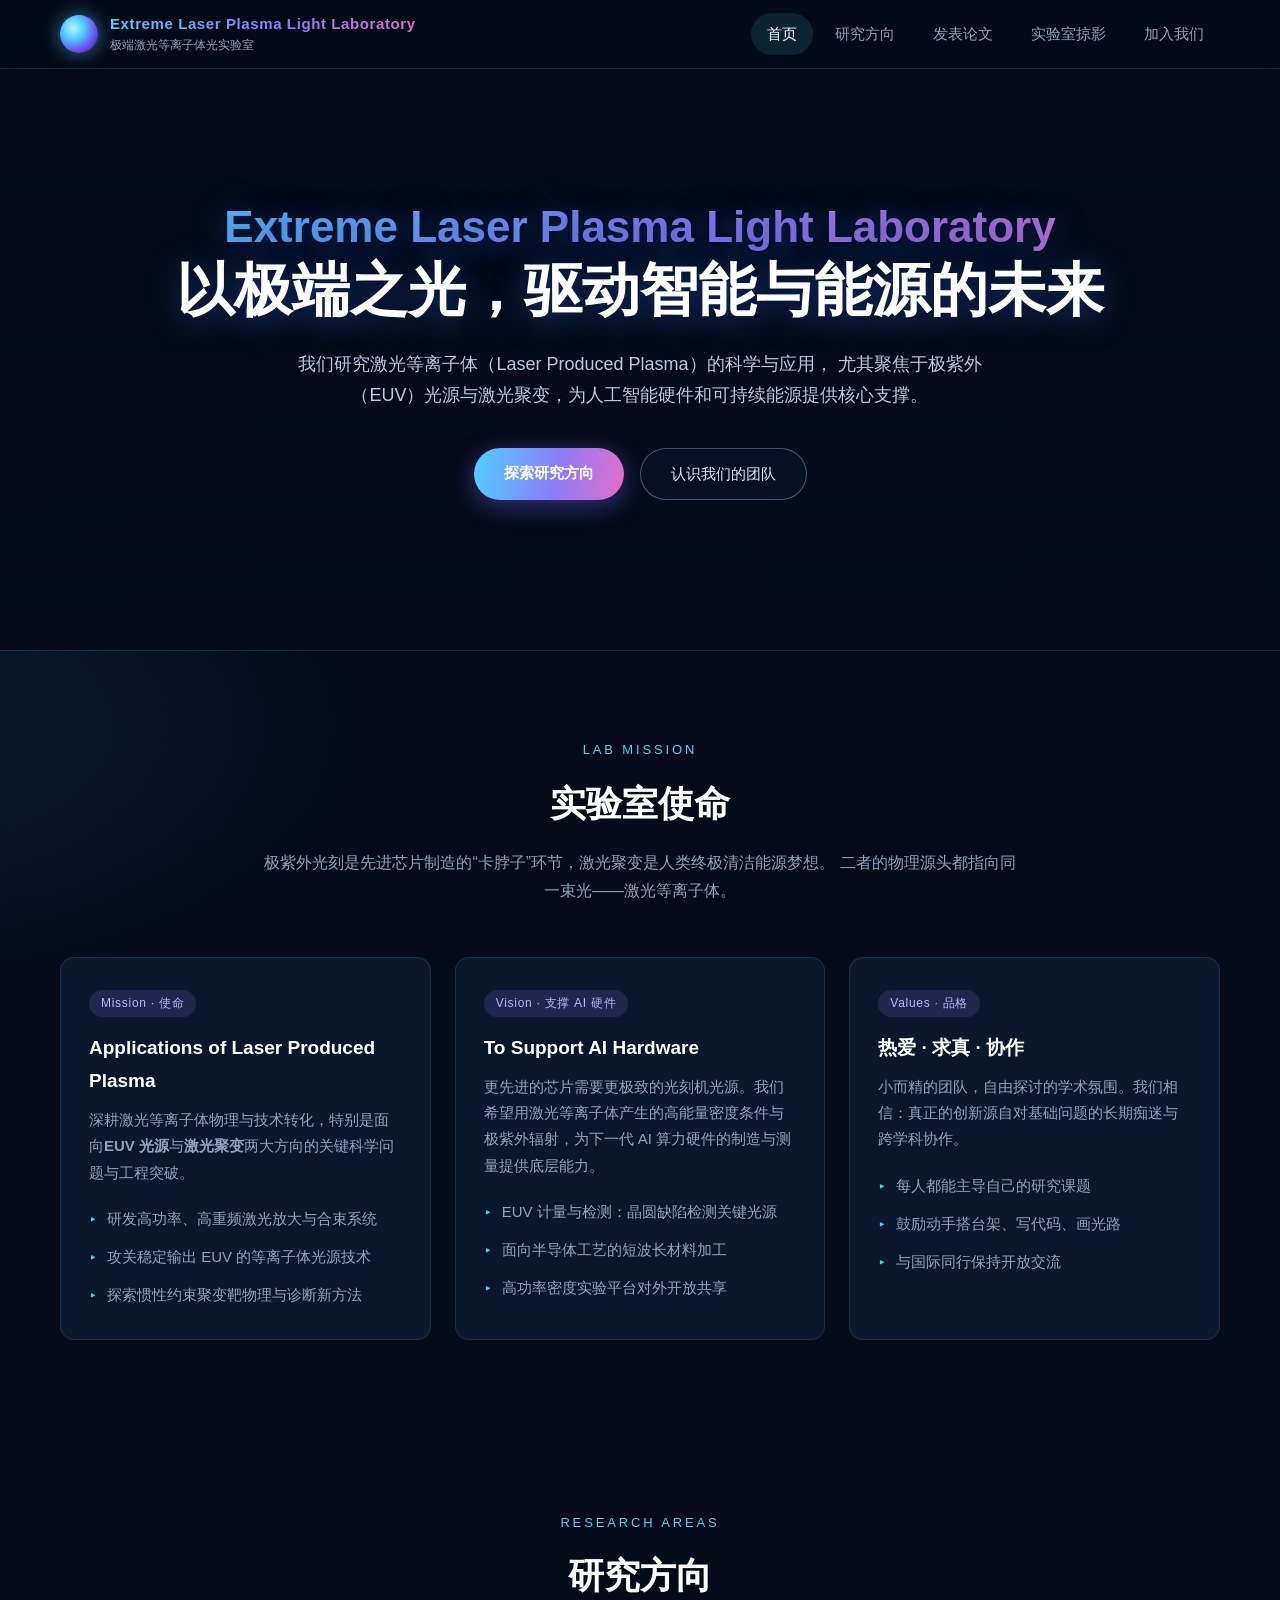
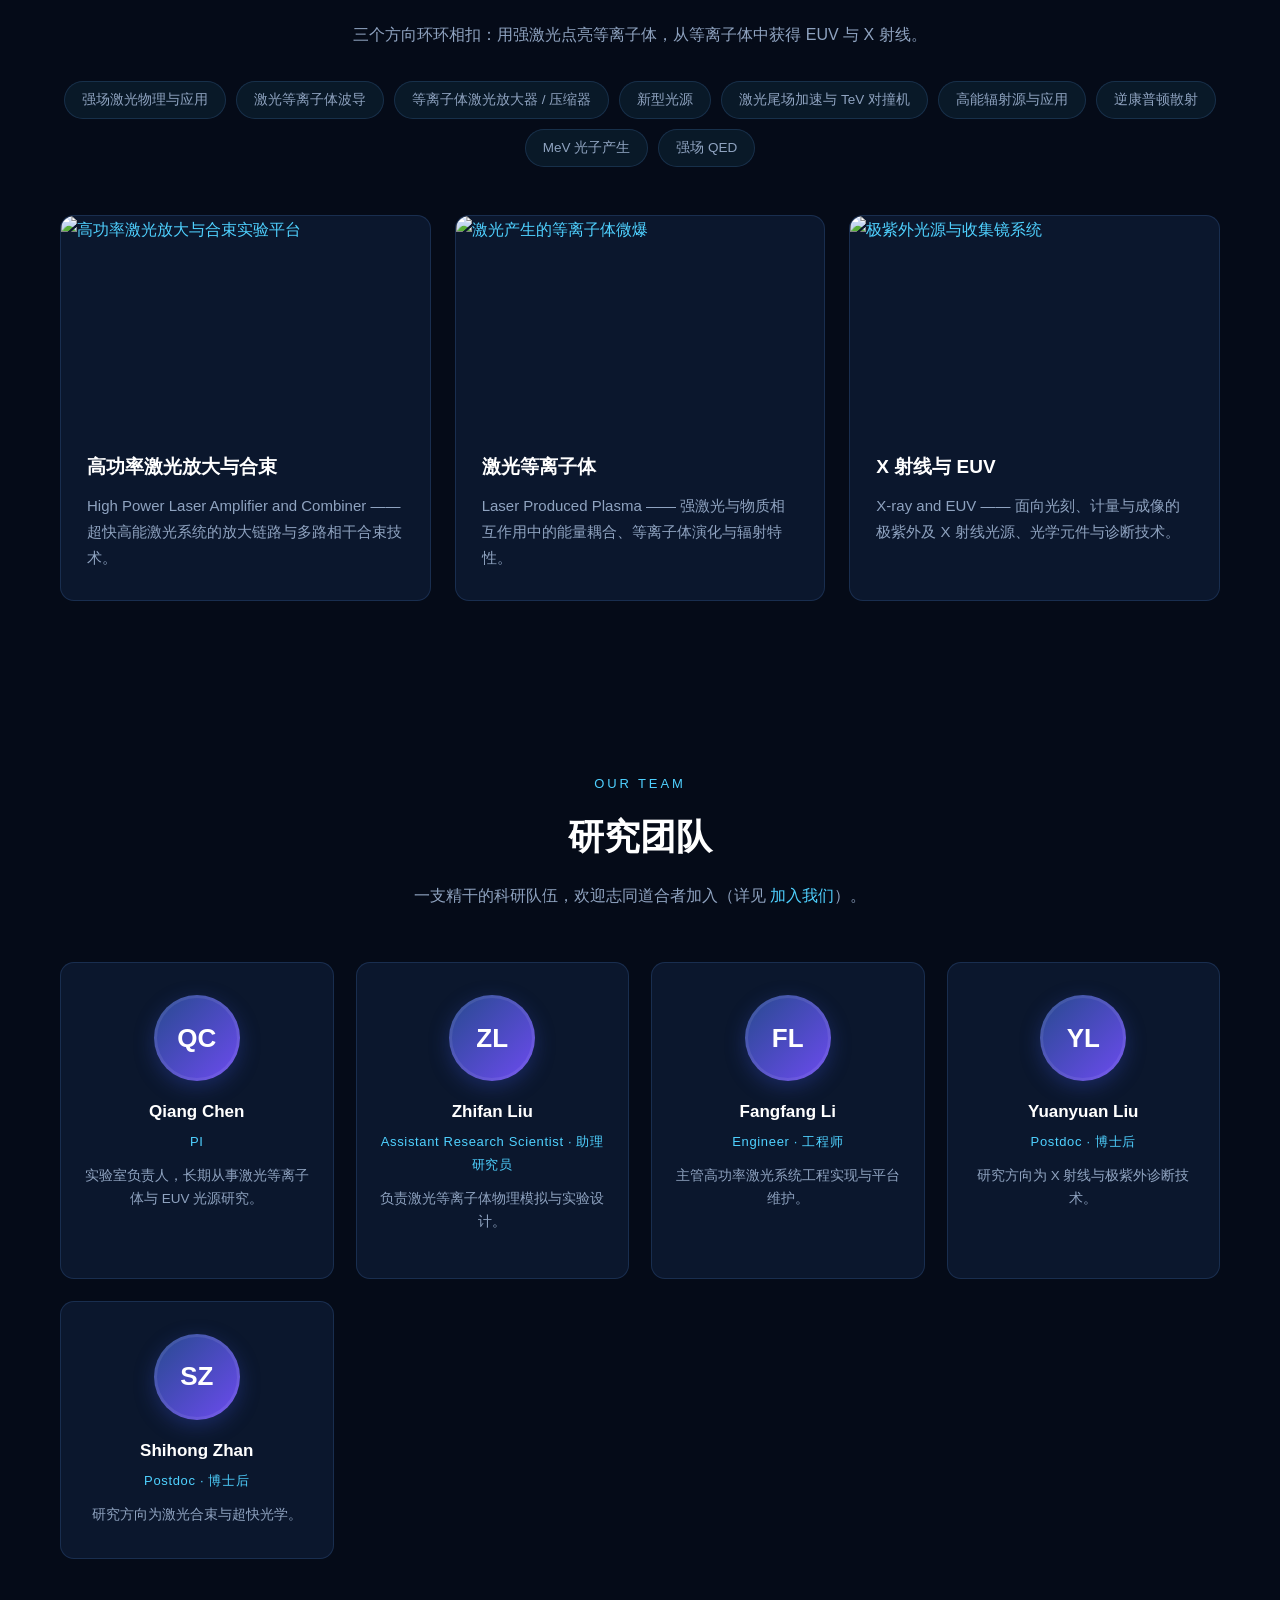
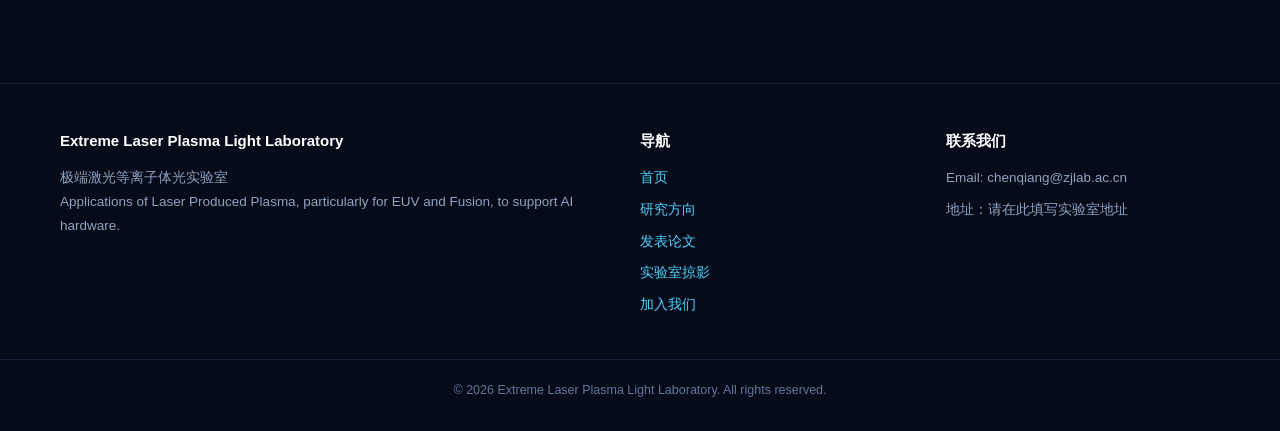
==== commit 29b02186: "Update Zhifan Liu title, add lang.js, replace Zhangjiang image with ASML EUV source" ====
--- a/index.html
+++ b/index.html
@@ -164,7 +164,7 @@
         <div class="member reveal">
           <div class="avatar">ZL</div>
           <h3>Zhifan Liu</h3>
-          <div class="role">Scientist · 研究科学家</div>
+          <div class="role">Assistant Research Scientist · 助理研究员</div>
           <p class="bio">负责激光等离子体物理模拟与实验设计。</p>
         </div>
         <div class="member reveal">
--- a/css/style.css
+++ b/css/style.css
@@ -65,12 +65,20 @@
 }
 .logo-text .zh { font-size: 12px; color: var(--text-dim); font-weight: 400; }
 
-.main-nav ul { display: flex; gap: 6px; }
+.main-nav ul { display: flex; gap: 6px; align-items: center; }
 .main-nav a {
   display: block; padding: 8px 16px; border-radius: 999px;
   color: var(--text-dim); font-size: 15px; transition: all 0.25s;
 }
 .main-nav a:hover, .main-nav a.active { color: #fff; background: rgba(79, 209, 255, 0.12); }
+
+#langToggle {
+  flex: none; padding: 6px 14px; border-radius: 999px; margin-left: 8px;
+  background: rgba(79, 209, 255, 0.10); border: 1px solid rgba(79, 209, 255, 0.30);
+  color: var(--accent); font-size: 13px; font-weight: 600; cursor: pointer;
+  transition: all 0.25s;
+}
+#langToggle:hover { background: rgba(79, 209, 255, 0.20); color: #fff; }
 
 .nav-toggle {
   display: none; flex-direction: column; gap: 5px; cursor: pointer;
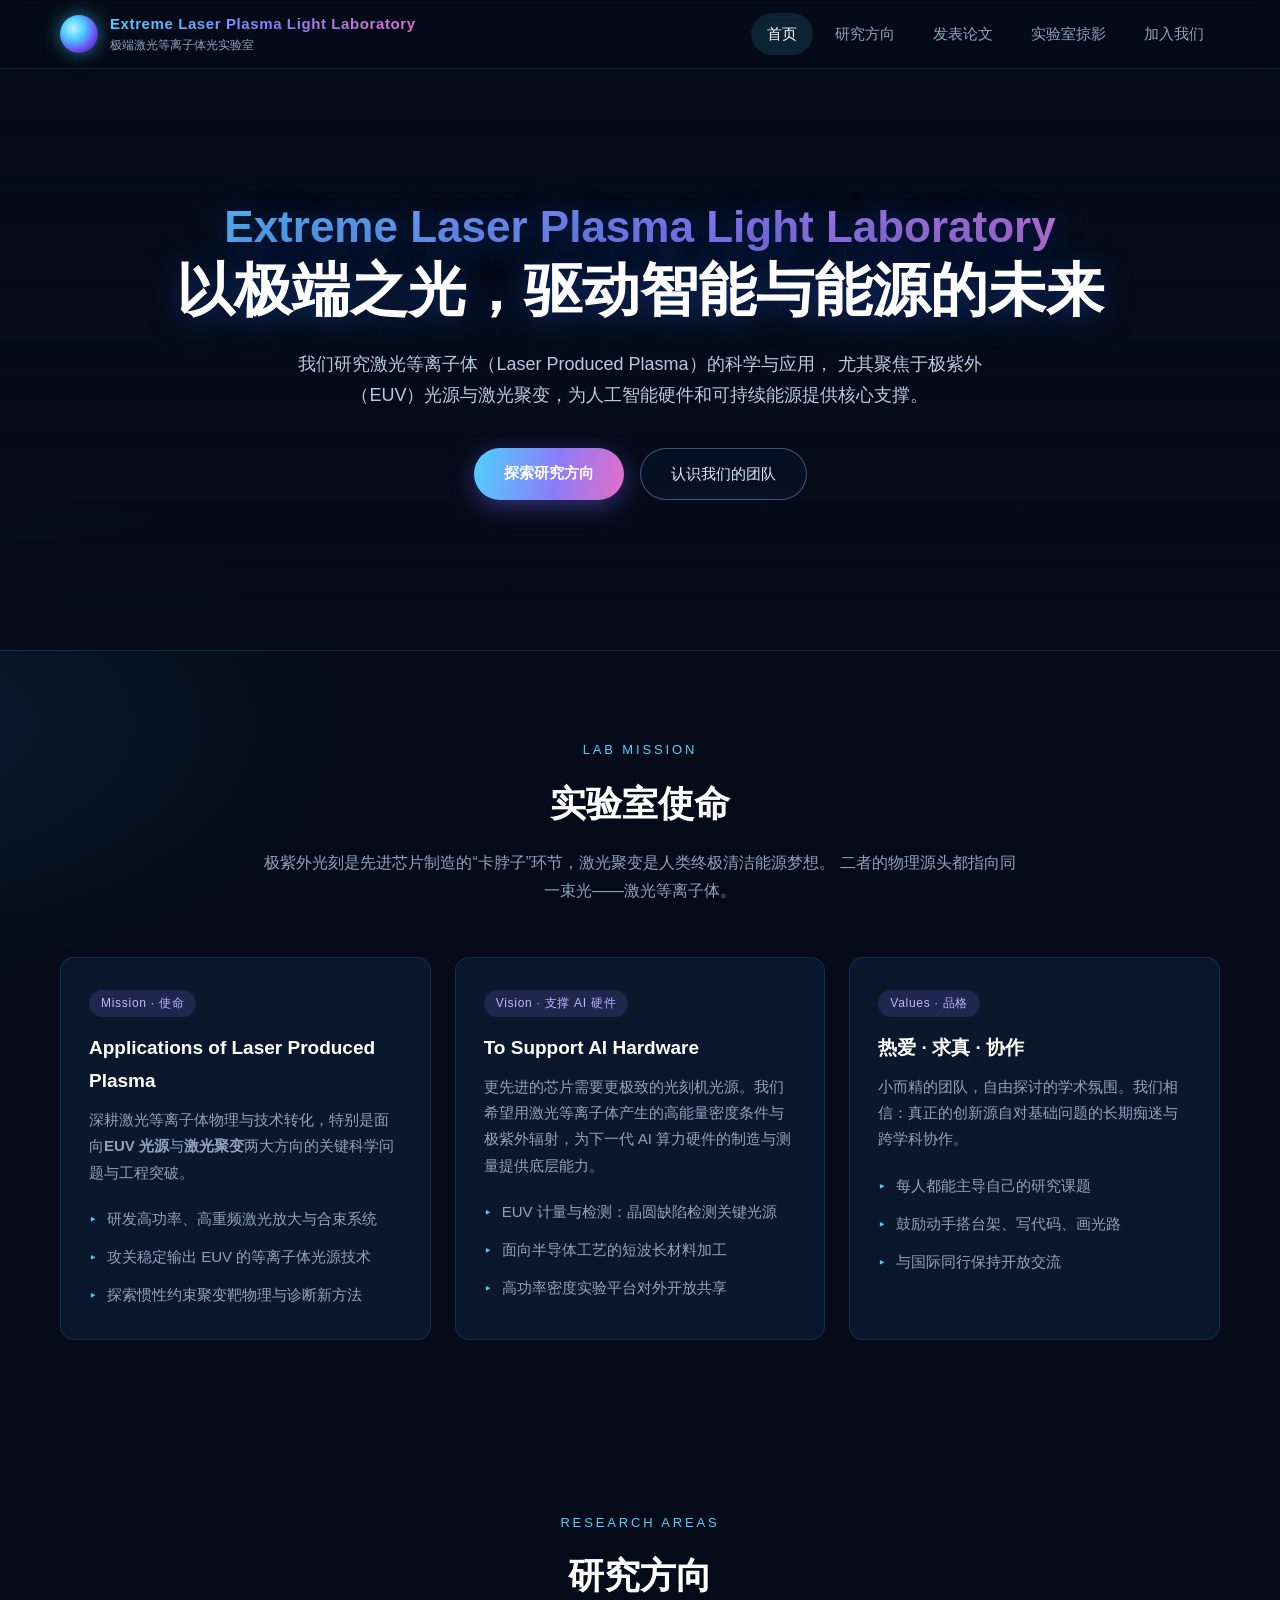
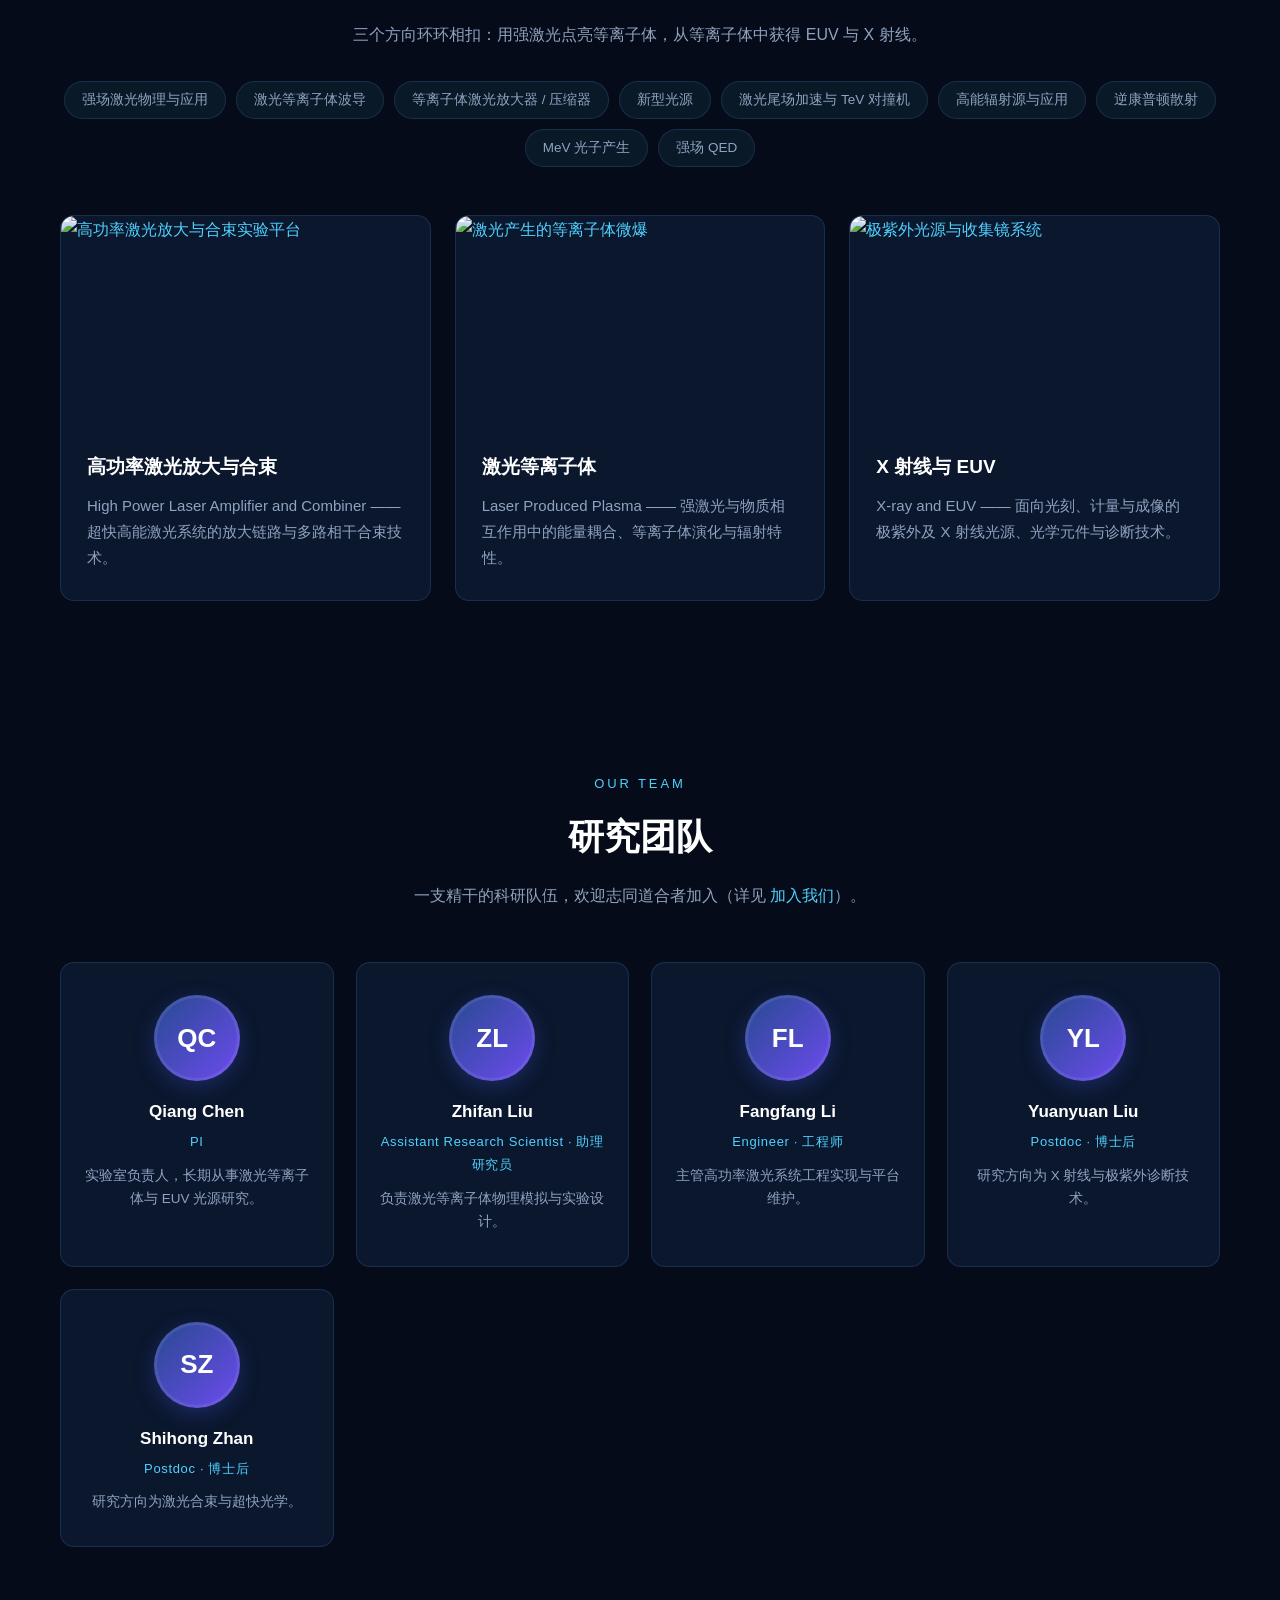
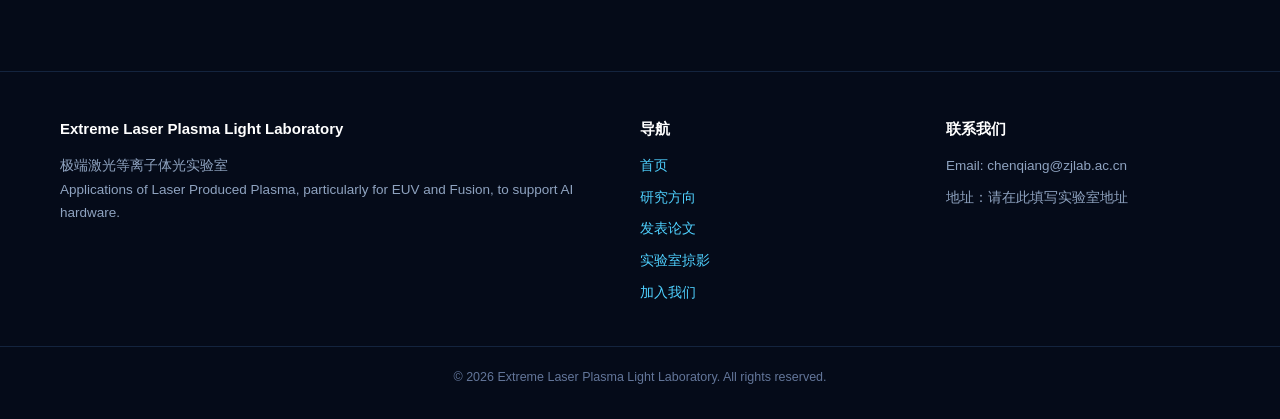
==== commit 0a09de43: "Remove public access to personal homepage per lab policy Untrack homepage directory and drop its ent" ====
--- a/index.html
+++ b/index.html
@@ -154,13 +154,12 @@
         <p class="desc">一支精干的科研队伍，欢迎志同道合者加入（详见 <a href="career.html">加入我们</a>）。</p>
       </div>
       <div class="team-grid">
-        <a class="member member-link reveal" href="homepage/">
+        <div class="member reveal">
           <div class="avatar">QC</div>
           <h3>Qiang Chen</h3>
           <div class="role">PI</div>
           <p class="bio">实验室负责人，长期从事激光等离子体与 EUV 光源研究。</p>
-          <span class="member-more">个人主页 →</span>
-        </a>
+        </div>
         <div class="member reveal">
           <div class="avatar">ZL</div>
           <h3>Zhifan Liu</h3>
